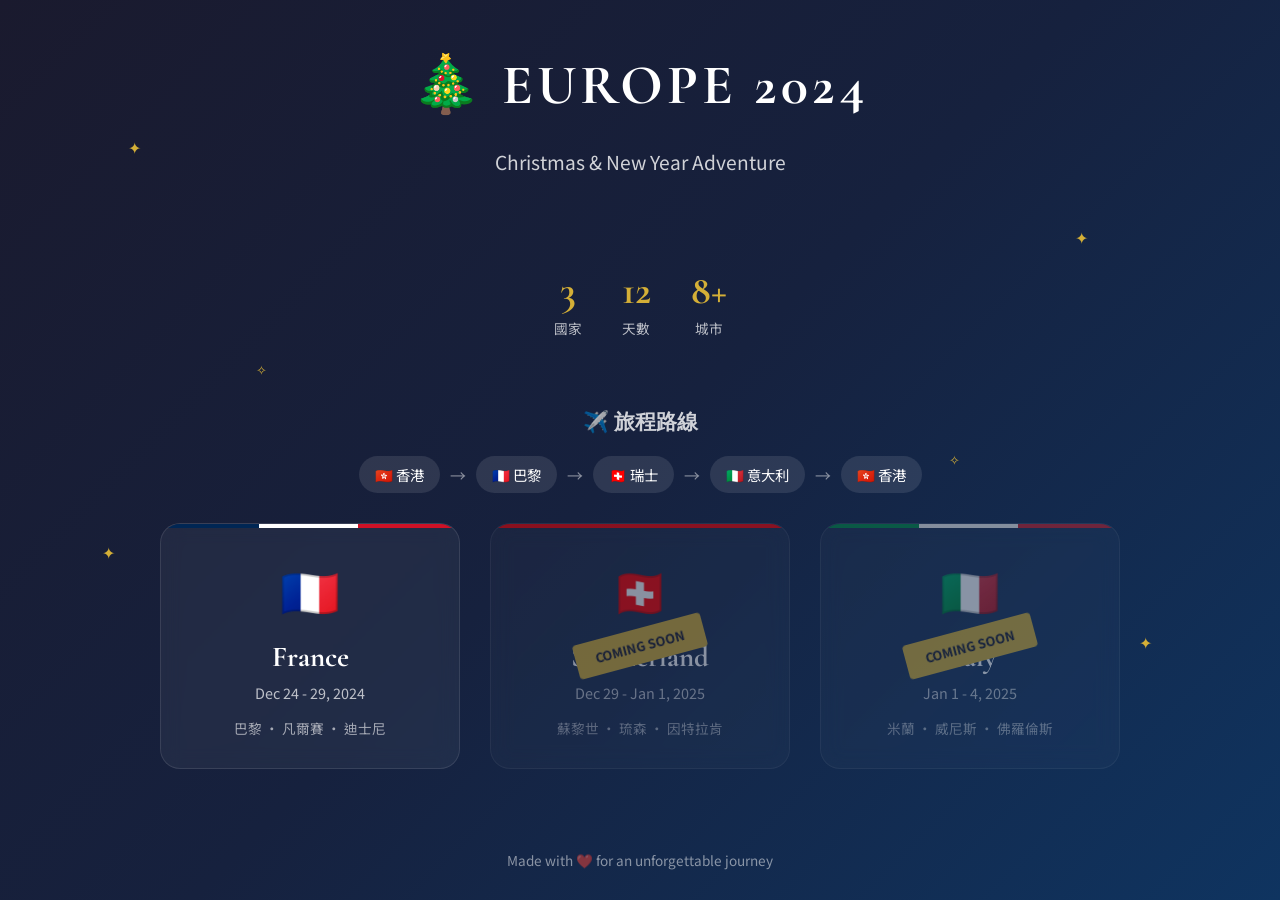
==== index.html @ f1b878e6 "refactor: restructure project for multi-country trip - Add homepage (index.html) with country select" ====
<!DOCTYPE html>
<html lang="zh-HK">
<head>
    <meta charset="UTF-8">
    <meta name="viewport" content="width=device-width, initial-scale=1.0">
    <title>Europe Trip 2024 ✈️</title>
    <link rel="preconnect" href="https://fonts.googleapis.com">
    <link rel="preconnect" href="https://fonts.gstatic.com" crossorigin>
    <link href="https://fonts.googleapis.com/css2?family=Cormorant+Garamond:wght@400;600;700&family=Noto+Sans+TC:wght@400;500;700&display=swap" rel="stylesheet">
    <link rel="stylesheet" href="css/style.css">
    <style>
        /* Additional homepage animations */
        @keyframes float {
            0%, 100% { transform: translateY(0); }
            50% { transform: translateY(-10px); }
        }
        @keyframes twinkle {
            0%, 100% { opacity: 1; }
            50% { opacity: 0.3; }
        }
        .hero h1 { animation: float 4s ease-in-out infinite; }
        .star {
            position: absolute;
            color: var(--gold);
            animation: twinkle 2s ease-in-out infinite;
        }
        .star:nth-child(1) { top: 15%; left: 10%; animation-delay: 0s; }
        .star:nth-child(2) { top: 25%; right: 15%; animation-delay: 0.5s; }
        .star:nth-child(3) { top: 60%; left: 8%; animation-delay: 1s; }
        .star:nth-child(4) { top: 70%; right: 10%; animation-delay: 1.5s; }
        .star:nth-child(5) { top: 40%; left: 20%; animation-delay: 0.3s; font-size: 0.8rem; }
        .star:nth-child(6) { top: 50%; right: 25%; animation-delay: 0.8s; font-size: 0.8rem; }
        
        .trip-stats {
            display: flex;
            gap: 40px;
            margin-top: 40px;
            flex-wrap: wrap;
            justify-content: center;
        }
        .stat {
            text-align: center;
        }
        .stat-number {
            font-family: 'Cormorant Garamond', serif;
            font-size: 2.5rem;
            font-weight: 700;
            color: var(--gold);
        }
        .stat-label {
            font-size: 0.85rem;
            opacity: 0.7;
            margin-top: 4px;
        }

        .route-line {
            max-width: 800px;
            margin: 50px auto 30px;
            padding: 0 20px;
        }
        .route-line h3 {
            text-align: center;
            font-family: 'Cormorant Garamond', serif;
            font-size: 1.3rem;
            opacity: 0.8;
            margin-bottom: 20px;
        }
        .route {
            display: flex;
            align-items: center;
            justify-content: center;
            gap: 10px;
            flex-wrap: wrap;
        }
        .route-stop {
            background: rgba(255,255,255,0.1);
            padding: 8px 16px;
            border-radius: 20px;
            font-size: 0.9rem;
        }
        .route-arrow {
            opacity: 0.5;
        }
    </style>
</head>
<body class="homepage">

<!-- Decorative Stars -->
<span class="star">✦</span>
<span class="star">✦</span>
<span class="star">✦</span>
<span class="star">✦</span>
<span class="star">✧</span>
<span class="star">✧</span>

<div class="hero">
    <h1>🎄 EUROPE 2024</h1>
    <p class="subtitle">Christmas & New Year Adventure</p>

    <div class="trip-stats">
        <div class="stat">
            <div class="stat-number">3</div>
            <div class="stat-label">國家</div>
        </div>
        <div class="stat">
            <div class="stat-number">12</div>
            <div class="stat-label">天數</div>
        </div>
        <div class="stat">
            <div class="stat-number">8+</div>
            <div class="stat-label">城市</div>
        </div>
    </div>

    <div class="route-line">
        <h3>✈️ 旅程路線</h3>
        <div class="route">
            <span class="route-stop">🇭🇰 香港</span>
            <span class="route-arrow">→</span>
            <span class="route-stop">🇫🇷 巴黎</span>
            <span class="route-arrow">→</span>
            <span class="route-stop">🇨🇭 瑞士</span>
            <span class="route-arrow">→</span>
            <span class="route-stop">🇮🇹 意大利</span>
            <span class="route-arrow">→</span>
            <span class="route-stop">🇭🇰 香港</span>
        </div>
    </div>

    <div class="countries-grid">
        <!-- France -->
        <a href="france/paris.html" class="country-card france">
            <div class="flag">🇫🇷</div>
            <h2>France</h2>
            <div class="dates">Dec 24 - 29, 2024</div>
            <div class="cities">巴黎 · 凡爾賽 · 迪士尼</div>
        </a>

        <!-- Switzerland -->
        <div class="country-card switzerland coming-soon">
            <div class="flag">🇨🇭</div>
            <h2>Switzerland</h2>
            <div class="dates">Dec 29 - Jan 1, 2025</div>
            <div class="cities">蘇黎世 · 琉森 · 因特拉肯</div>
        </div>

        <!-- Italy -->
        <div class="country-card italy coming-soon">
            <div class="flag">🇮🇹</div>
            <h2>Italy</h2>
            <div class="dates">Jan 1 - 4, 2025</div>
            <div class="cities">米蘭 · 威尼斯 · 佛羅倫斯</div>
        </div>
    </div>
</div>

<footer class="footer-home">
    Made with ❤️ for an unforgettable journey
</footer>

</body>
</html>
---- css/style.css ----
/* ===================================================
   Europe Trip - Shared Styles
   =================================================== */

:root {
    /* French Theme */
    --fr-blue: #002654;
    --fr-white: #FFFFFF;
    --fr-red: #CE1126;
    
    /* Swiss Theme */
    --ch-red: #FF0000;
    --ch-white: #FFFFFF;
    
    /* Italian Theme */
    --it-green: #008C45;
    --it-white: #F4F5F0;
    --it-red: #CD212A;
    
    /* Common */
    --gold: #D4AF37;
    --cream: #FDF8F3;
    --text-dark: #1a1a2e;
    --text-muted: #6b7280;
}

* { box-sizing: border-box; }

body { 
    margin: 0; 
    font-family: 'Noto Sans TC', -apple-system, BlinkMacSystemFont, sans-serif; 
    background: var(--cream); 
    color: var(--text-dark); 
}

/* ===== Header Styles ===== */
header { 
    color: white; 
    padding: 20px 24px; 
    text-align: center; 
    position: relative;
    overflow: hidden;
}

header h1 { 
    margin: 0; 
    font-family: 'Cormorant Garamond', serif;
    font-size: 1.6rem; 
    font-weight: 600;
    letter-spacing: 2px;
    text-transform: uppercase;
}

header h1 span { color: var(--gold); }

header p { 
    margin: 8px 0 0; 
    font-size: 0.85rem; 
    opacity: 0.85;
    display: flex;
    align-items: center;
    justify-content: center;
    gap: 8px;
}

header p::before, header p::after {
    content: '✦';
    color: var(--gold);
    font-size: 0.6rem;
}

/* Country flag top border */
header.france { background: linear-gradient(135deg, var(--fr-blue) 0%, #0a1628 100%); }
header.france::before {
    content: '';
    position: absolute;
    top: 0; left: 0; right: 0;
    height: 4px;
    background: linear-gradient(90deg, var(--fr-blue) 33%, var(--fr-white) 33% 66%, var(--fr-red) 66%);
}

header.switzerland { background: linear-gradient(135deg, #c41e3a 0%, #8B0000 100%); }
header.switzerland::before {
    content: '';
    position: absolute;
    top: 0; left: 0; right: 0;
    height: 4px;
    background: var(--ch-red);
}

header.italy { background: linear-gradient(135deg, #1a472a 0%, #0d2818 100%); }
header.italy::before {
    content: '';
    position: absolute;
    top: 0; left: 0; right: 0;
    height: 4px;
    background: linear-gradient(90deg, var(--it-green) 33%, var(--it-white) 33% 66%, var(--it-red) 66%);
}

/* ===== Day Selector ===== */
.day-selector { 
    display: flex; 
    overflow-x: auto; 
    background: white; 
    padding: 14px 20px; 
    gap: 12px; 
    border-bottom: 1px solid #e5e7eb;
    scrollbar-width: none;
}
.day-selector::-webkit-scrollbar { display: none; }

.day-btn { 
    flex: 0 0 auto; 
    padding: 10px 20px; 
    border: 2px solid #e5e7eb; 
    border-radius: 25px; 
    background: white; 
    cursor: pointer; 
    font-size: 0.9rem; 
    font-weight: 500;
    transition: all 0.3s ease; 
    white-space: nowrap; 
    color: var(--text-dark);
    font-family: inherit;
}
.day-btn:hover { border-color: var(--text-dark); background: #f8fafc; }
.day-btn.active { color: white; box-shadow: 0 4px 12px rgba(0,0,0,0.15); }

/* Country-specific active states */
.france .day-btn.active { background: var(--fr-blue); border-color: var(--fr-blue); }
.switzerland .day-btn.active { background: var(--ch-red); border-color: var(--ch-red); }
.italy .day-btn.active { background: var(--it-green); border-color: var(--it-green); }

/* ===== Main Container ===== */
.container { display: flex; flex: 1; overflow: hidden; }

/* ===== Sidebar ===== */
.sidebar { 
    width: 420px; 
    overflow-y: auto; 
    background: linear-gradient(180deg, #fefefe 0%, var(--cream) 100%);
    padding: 24px; 
    border-right: 1px solid #e5e7eb;
}

.day-header { 
    padding-bottom: 16px; 
    margin-bottom: 20px;
    border-bottom: 2px solid var(--gold);
    position: relative;
}
.day-header::after {
    content: '⚜';
    position: absolute;
    bottom: -12px;
    left: 50%;
    transform: translateX(-50%);
    background: var(--cream);
    padding: 0 10px;
    color: var(--gold);
    font-size: 1rem;
}
.day-header h2 { 
    margin: 0; 
    font-family: 'Cormorant Garamond', serif;
    font-size: 1.8rem; 
    color: var(--fr-blue);
    font-weight: 700;
}
.day-header span { 
    font-size: 0.95rem; 
    color: var(--text-muted);
    display: block;
    margin-top: 4px;
}

/* ===== Timeline ===== */
.timeline-wrapper { 
    position: relative; 
    padding-left: 50px;
    margin-bottom: 8px;
}
.timeline-wrapper::before { 
    content: ''; 
    position: absolute; 
    left: 18px; 
    top: 40px; 
    bottom: -12px; 
    width: 2px; 
    background: linear-gradient(180deg, var(--gold) 0%, #e5e7eb 100%);
}
.timeline-wrapper:last-child::before { display: none; }

.step-number { 
    position: absolute; 
    left: 0; 
    top: 16px; 
    width: 38px; 
    height: 38px; 
    background: linear-gradient(135deg, var(--fr-blue) 0%, #1a365d 100%);
    color: white;
    border-radius: 50%;
    display: flex;
    align-items: center;
    justify-content: center;
    font-weight: 700;
    font-size: 1rem;
    box-shadow: 0 3px 8px rgba(0, 38, 84, 0.3);
    z-index: 2;
}

.timeline-item { 
    background: white;
    border-radius: 16px; 
    padding: 18px;
    box-shadow: 0 2px 8px rgba(0,0,0,0.04);
    border: 1px solid #f1f5f9;
    transition: all 0.3s ease;
}
.timeline-item:hover { 
    transform: translateX(4px);
    box-shadow: 0 4px 16px rgba(0,0,0,0.08);
    border-color: var(--gold);
}

.time-badge { 
    display: inline-block; 
    background: linear-gradient(135deg, var(--fr-red) 0%, #b91c1c 100%);
    color: white;
    padding: 4px 12px; 
    border-radius: 20px; 
    font-size: 0.8rem; 
    font-weight: 700;
    margin-bottom: 10px;
}

.location-title { 
    font-size: 1.15rem; 
    font-weight: 700; 
    margin: 0 0 8px 0; 
    color: var(--text-dark);
    display: flex; 
    align-items: center; 
    justify-content: space-between;
    gap: 10px;
}

.desc { 
    font-size: 0.9rem; 
    color: var(--text-muted); 
    line-height: 1.6;
}

/* ===== Tags ===== */
.tags { display: flex; gap: 6px; flex-wrap: wrap; margin-top: 10px; }
.tag { 
    font-size: 0.7rem; 
    padding: 3px 10px; 
    border-radius: 12px; 
    font-weight: 600;
    text-transform: uppercase;
    letter-spacing: 0.5px;
}
.tag.transport { background: #dbeafe; color: #1e40af; }
.tag.logistic { background: #f3e8ff; color: #7c3aed; }
.tag.visit { background: #fef3c7; color: #b45309; }
.tag.highlight { background: #fce7f3; color: #be185d; }
.tag.food { background: #fed7aa; color: #c2410c; }
.tag.rest { background: #d1fae5; color: #047857; }
.tag.shopping { background: #cffafe; color: #0e7490; }
.tag.photo { background: #ede9fe; color: #6d28d9; }

/* ===== Transit Info ===== */
.transit-info {
    margin-top: 14px;
    padding: 12px 14px;
    font-size: 0.85rem;
    color: var(--text-muted);
    background: linear-gradient(135deg, #f8fafc 0%, #f1f5f9 100%);
    border-radius: 10px;
    border-left: 3px solid var(--gold);
    display: flex;
    align-items: center;
    gap: 10px;
}
.transit-icon { font-size: 1.2rem; }

/* ===== Navigation Button ===== */
.maps-btn {
    text-decoration: none; 
    background: white;
    color: var(--fr-blue);
    border: 1.5px solid var(--fr-blue);
    padding: 5px 12px; 
    border-radius: 20px; 
    font-size: 0.75rem; 
    display: inline-flex; 
    align-items: center; 
    gap: 4px;
    font-weight: 600;
    transition: all 0.2s;
    flex-shrink: 0;
}
.maps-btn:hover { 
    background: var(--fr-blue); 
    color: white;
}

/* ===== Map ===== */
#map { flex: 1; height: 100%; }

/* ===== Custom Map Markers ===== */
.numbered-marker {
    background: linear-gradient(135deg, var(--fr-blue) 0%, #1a365d 100%);
    color: white;
    border-radius: 50%;
    width: 32px;
    height: 32px;
    display: flex;
    align-items: center;
    justify-content: center;
    font-weight: bold;
    font-size: 14px;
    border: 3px solid white;
    box-shadow: 0 3px 10px rgba(0,0,0,0.3);
    font-family: 'Noto Sans TC', sans-serif;
}
.numbered-marker.home-marker {
    background: linear-gradient(135deg, var(--fr-red) 0%, #991b1b 100%);
    width: 36px;
    height: 36px;
    font-size: 18px;
}

/* Leaflet Popup */
.leaflet-popup-content-wrapper {
    border-radius: 12px;
    box-shadow: 0 4px 20px rgba(0,0,0,0.15);
}
.leaflet-popup-content {
    margin: 12px 16px;
    font-family: 'Noto Sans TC', sans-serif;
}
.popup-title {
    font-weight: 700;
    font-size: 1rem;
    color: var(--fr-blue);
    margin-bottom: 4px;
}
.popup-time {
    font-size: 0.85rem;
    color: var(--text-muted);
}
.popup-number {
    display: inline-block;
    background: var(--fr-blue);
    color: white;
    width: 22px;
    height: 22px;
    border-radius: 50%;
    text-align: center;
    line-height: 22px;
    font-size: 0.75rem;
    font-weight: bold;
    margin-right: 6px;
}

/* ===== Responsive ===== */
@media (max-width: 900px) {
    .container { flex-direction: column-reverse; }
    .sidebar { width: 100%; height: 55%; }
    #map { height: 45%; }
    header h1 { font-size: 1.3rem; }
}

/* ===== Homepage Styles ===== */
.homepage {
    min-height: 100vh;
    background: linear-gradient(135deg, #1a1a2e 0%, #16213e 50%, #0f3460 100%);
    color: white;
    display: flex;
    flex-direction: column;
}

.hero {
    flex: 1;
    display: flex;
    flex-direction: column;
    align-items: center;
    justify-content: center;
    padding: 40px 20px;
    text-align: center;
}

.hero h1 {
    font-family: 'Cormorant Garamond', serif;
    font-size: 3.5rem;
    font-weight: 700;
    margin: 0 0 10px;
    letter-spacing: 4px;
}

.hero .subtitle {
    font-size: 1.2rem;
    opacity: 0.8;
    margin-bottom: 50px;
}

.countries-grid {
    display: grid;
    grid-template-columns: repeat(auto-fit, minmax(280px, 1fr));
    gap: 30px;
    max-width: 1000px;
    width: 100%;
    padding: 0 20px;
}

.country-card {
    background: rgba(255,255,255,0.05);
    backdrop-filter: blur(10px);
    border-radius: 20px;
    padding: 30px;
    text-decoration: none;
    color: white;
    transition: all 0.4s ease;
    border: 1px solid rgba(255,255,255,0.1);
    position: relative;
    overflow: hidden;
}

.country-card::before {
    content: '';
    position: absolute;
    top: 0;
    left: 0;
    right: 0;
    height: 4px;
}

.country-card.france::before {
    background: linear-gradient(90deg, var(--fr-blue) 33%, var(--fr-white) 33% 66%, var(--fr-red) 66%);
}
.country-card.switzerland::before {
    background: var(--ch-red);
}
.country-card.italy::before {
    background: linear-gradient(90deg, var(--it-green) 33%, var(--it-white) 33% 66%, var(--it-red) 66%);
}

.country-card:hover {
    transform: translateY(-10px);
    background: rgba(255,255,255,0.1);
    box-shadow: 0 20px 40px rgba(0,0,0,0.3);
}

.country-card .flag {
    font-size: 3rem;
    margin-bottom: 15px;
}

.country-card h2 {
    font-family: 'Cormorant Garamond', serif;
    font-size: 1.8rem;
    margin: 0 0 8px;
}

.country-card .dates {
    font-size: 0.9rem;
    opacity: 0.7;
    margin-bottom: 15px;
}

.country-card .cities {
    font-size: 0.85rem;
    opacity: 0.6;
}

.country-card.coming-soon {
    opacity: 0.5;
    pointer-events: none;
}

.country-card.coming-soon::after {
    content: 'COMING SOON';
    position: absolute;
    top: 50%;
    left: 50%;
    transform: translate(-50%, -50%) rotate(-15deg);
    background: var(--gold);
    color: #1a1a2e;
    padding: 8px 20px;
    font-size: 0.8rem;
    font-weight: 700;
    border-radius: 4px;
}

.footer-home {
    text-align: center;
    padding: 30px;
    font-size: 0.85rem;
    opacity: 0.5;
}
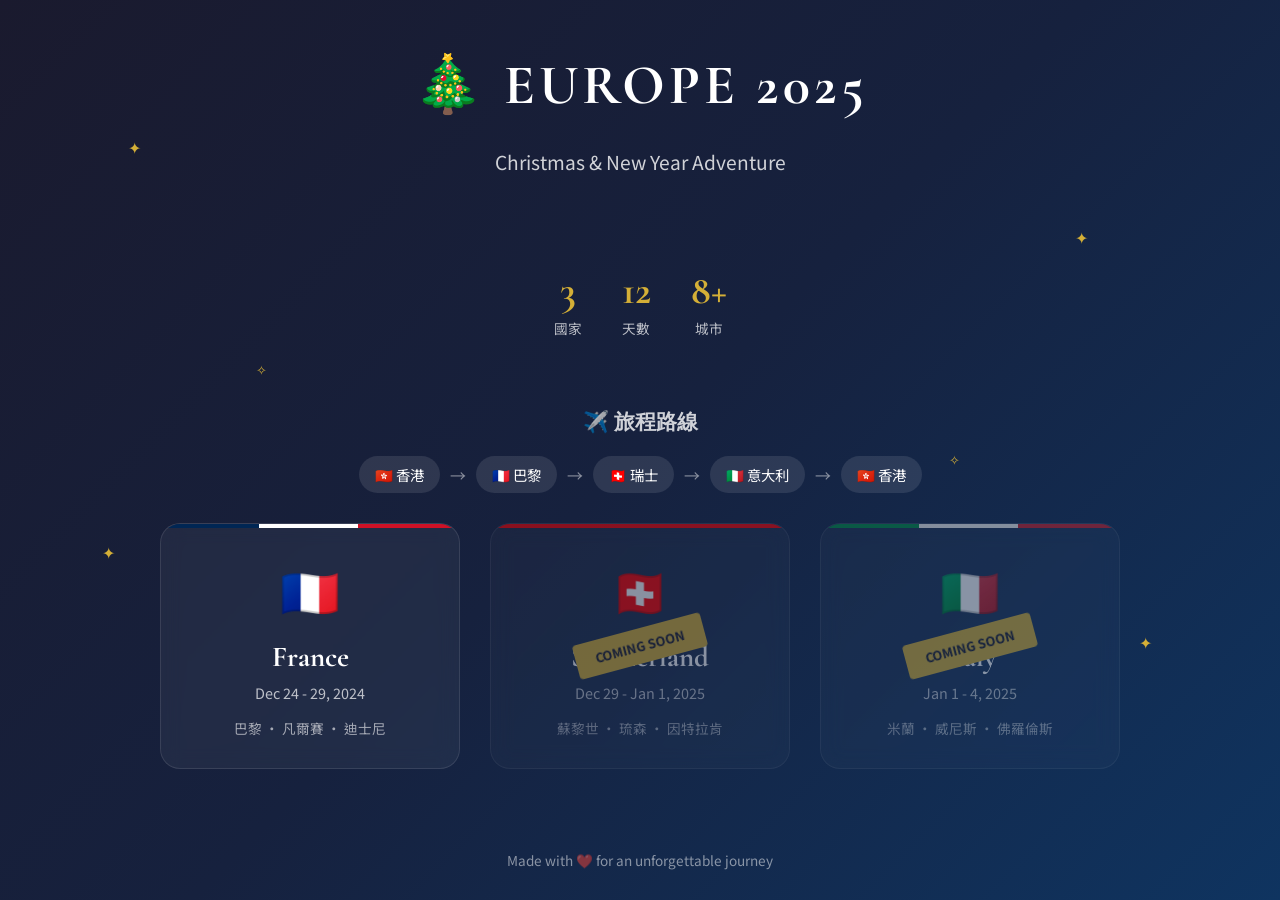
==== commit 9e02b059: "minor changes" ====
--- a/index.html
+++ b/index.html
@@ -94,7 +94,7 @@
 <span class="star">✧</span>
 
 <div class="hero">
-    <h1>🎄 EUROPE 2024</h1>
+    <h1>🎄 EUROPE 2025</h1>
     <p class="subtitle">Christmas & New Year Adventure</p>
 
     <div class="trip-stats">
